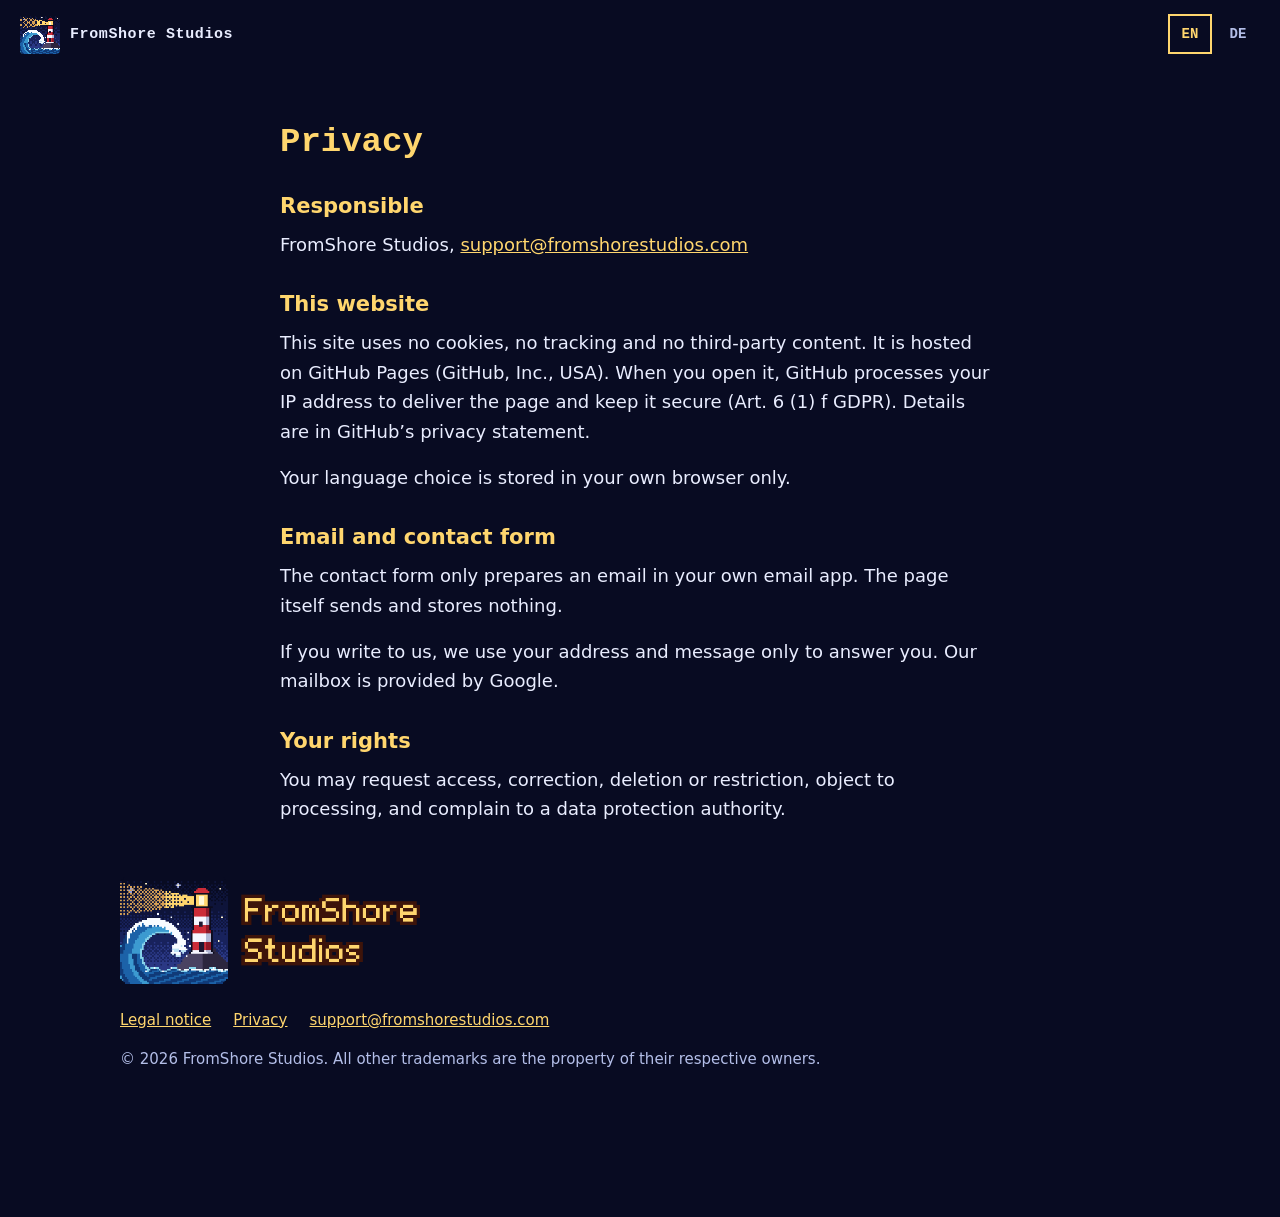
==== datenschutz.html @ b75415f8 "Website for A Cat for Christmas Eve Co-Authored-By: Claude Opus 5.5 <noreply@anthropic.com>" ====
<!doctype html>
<html lang="en"><head><meta charset="utf-8"><meta name="viewport" content="width=device-width,initial-scale=1">
<title>Datenschutz | FromShore Studios</title><link rel="icon" href="img/icon.png"><link rel="stylesheet" href="style.css"></head><body>
<header class="top"><a class="brand" href="index.html"><img src="img/studio_small.png" alt="" width="40" height="40">FromShore Studios</a><div class="lang"><button data-setlang="en">EN</button><button data-setlang="de">DE</button></div></header>
<main class="in legal"><h1><span data-l="en">Privacy</span><span data-l="de" lang="de">Datenschutz</span></h1>
<h3><span data-l="en">Responsible</span><span data-l="de" lang="de">Verantwortlich</span></h3><p>FromShore Studios, <a data-mail href="#"></a></p>
<h3><span data-l="en">This website</span><span data-l="de" lang="de">Diese Webseite</span></h3><p><span data-l="en">This site uses no cookies, no tracking and no third-party content. It is hosted on GitHub Pages (GitHub, Inc., USA). When you open it, GitHub processes your IP address to deliver the page and keep it secure (Art. 6 (1) f GDPR). Details are in GitHub’s privacy statement.</span><span data-l="de" lang="de">Diese Seite nutzt keine Cookies, kein Tracking und keine Inhalte Dritter. Sie liegt bei GitHub Pages (GitHub, Inc., USA). Beim Aufruf verarbeitet GitHub deine IP-Adresse, um die Seite auszuliefern und abzusichern (Art. 6 Abs. 1 lit. f DSGVO). Näheres steht in der Datenschutzerklärung von GitHub.</span></p>
<p><span data-l="en">Your language choice is stored in your own browser only.</span><span data-l="de" lang="de">Deine Sprachwahl wird nur in deinem eigenen Browser gespeichert.</span></p>
<h3><span data-l="en">Email and contact form</span><span data-l="de" lang="de">E-Mail und Kontaktformular</span></h3><p><span data-l="en">The contact form only prepares an email in your own email app. The page itself sends and stores nothing.</span><span data-l="de" lang="de">Das Kontaktformular bereitet nur eine E-Mail in deinem E-Mail-Programm vor. Die Seite selbst sendet und speichert nichts.</span></p><p><span data-l="en">If you write to us, we use your address and message only to answer you. Our mailbox is provided by Google.</span><span data-l="de" lang="de">Wenn du uns schreibst, nutzen wir Adresse und Nachricht nur für die Antwort. Unser Postfach wird von Google bereitgestellt.</span></p>
<h3><span data-l="en">Your rights</span><span data-l="de" lang="de">Deine Rechte</span></h3><p><span data-l="en">You may request access, correction, deletion or restriction, object to processing, and complain to a data protection authority.</span><span data-l="de" lang="de">Du kannst Auskunft, Berichtigung, Löschung oder Einschränkung verlangen, der Verarbeitung widersprechen und dich bei einer Datenschutzbehörde beschweren.</span></p></main><footer class="in"><img class="slogo" src="img/studio_logo.png" alt="FromShore Studios" width="1068" height="384"><nav><a href="impressum.html"><span data-l="en">Legal notice</span><span data-l="de" lang="de">Impressum</span></a><a href="datenschutz.html"><span data-l="en">Privacy</span><span data-l="de" lang="de">Datenschutz</span></a><a data-mail href="#"></a></nav>
© 2026 FromShore Studios. <span data-l="en">All other trademarks are the property of their respective owners.</span><span data-l="de" lang="de">Alle anderen Marken sind Eigentum ihrer jeweiligen Inhaber.</span></footer>
<script src="cat.js"></script><script src="site.js"></script></body></html>
---- style.css ----
/* Aufbau: Nachthimmel, unten durchgehende Taskleiste mit laufender Katze */
:root{--night:#080b22;--deep:#11173f;--edge:#33448f;--ink:#e9edff;--soft:#b3bee8;--gold:#ffd66e;--amber:#e88a1f;--brown:#3d140a;--red:#a3202c;
 --body:"Trebuchet MS","Segoe UI",system-ui,sans-serif;--mono:Consolas,"Courier New",monospace;color-scheme:dark}
*{box-sizing:border-box}
body{margin:0;background:var(--night);color:var(--ink);font:18px/1.65 var(--body);padding-bottom:110px}
img{max-width:100%;display:block}
a{color:var(--gold)}
:focus-visible{outline:3px solid var(--gold);outline-offset:3px}
html[lang=en] [data-l=de],html[lang=de] [data-l=en]{display:none!important}
.in{max-width:1080px;margin-inline:auto;padding-inline:20px}
.top{position:absolute;inset:0 0 auto;z-index:3;display:flex;justify-content:space-between;align-items:center;padding:14px 20px;gap:12px}
.brand{font:700 15px var(--mono);letter-spacing:.04em;color:var(--ink);text-decoration:none}
.lang{display:flex;gap:4px}
.lang button{font:700 14px var(--mono);min-width:44px;min-height:40px;border:2px solid transparent;background:none;color:var(--soft);cursor:pointer}
.lang button[aria-pressed=true]{border-color:var(--gold);color:var(--gold)}
.stage{position:relative;max-width:min(1500px,calc((100vh - 170px)*16/9));margin:auto}
.hero{background:#04061a}
.stage picture img{width:100%;height:auto;mask-image:linear-gradient(90deg,transparent,#000 7%,#000 93%,transparent)}
.eye{position:absolute;image-rendering:pixelated;transform:translate(-50%,-50%);top:80.66%;width:8.9%}
.eye.l{left:41.7%}.eye.r{left:58.3%}
.cta{background:linear-gradient(#1a2358,var(--deep));border-block:4px solid var(--edge);padding-block:30px}
.cta .in{display:flex;gap:24px 40px;align-items:center;justify-content:space-between;flex-wrap:wrap}
.cta p{margin:0;max-width:56ch;font-size:20px;flex:1 1 340px}
.btn{display:inline-block;padding:16px 26px;font:700 18px var(--mono);color:var(--brown);background:var(--gold);text-decoration:none;box-shadow:inset 0 -5px 0 var(--amber),0 0 0 4px var(--brown),6px 6px 0 4px #04061a}
.btn.live:hover{background:#fff0b8}
.btn:not(.live){cursor:default}
section{padding-block:84px}
h2{margin:0 0 26px}
h2 img{image-rendering:pixelated;height:52px;width:auto;margin-left:-10px;object-fit:contain;object-position:left}
.two{display:grid;grid-template-columns:5fr 6fr;gap:48px;align-items:center}
.two>*{min-width:0}
.shot{border:4px solid var(--edge);width:100%;height:auto}
p{max-width:62ch;margin:0 0 16px}
.days{background:#16331f radial-gradient(#ffffff2b 1.5px,transparent 2px) 0 0/46px 46px}
#cal{display:grid;grid-template-columns:repeat(6,minmax(0,1fr));gap:10px}
.door{position:relative;aspect-ratio:1;overflow:visible;align-self:start;padding:0;border:3px solid #0b1d11;background:#f3e3b5;cursor:pointer;perspective:400px;display:flex;align-items:flex-end;justify-content:center;min-width:0}
.door canvas{image-rendering:pixelated;height:auto;margin-bottom:14%}
.leaf{position:absolute;inset:0;display:grid;place-items:center;background:var(--red);color:var(--gold);font:700 clamp(16px,2.4vw,26px) var(--mono);box-shadow:inset 0 0 0 3px #c9414c;transform-origin:left;transition:transform .5s}
.peek .leaf{box-shadow:inset 0 0 0 4px var(--gold)}
.door.open .leaf{transform:rotateY(-104deg)}
.shake{animation:shake .35s}
@keyframes shake{25%{transform:translateX(-4px)}50%{transform:translateX(4px)}75%{transform:translateX(-2px)}}
.grid{display:grid;grid-template-columns:repeat(6,minmax(0,1fr));gap:14px}
.grid img{grid-column:span 2;border:4px solid var(--edge);width:100%;height:auto}
.grid img:nth-child(-n+2){grid-column:span 3}
.sup{background:var(--deep);border-top:4px solid var(--edge)}
dl{display:grid;grid-template-columns:auto 1fr;gap:6px 22px;margin:0}
dt{font:700 15px/1.9 var(--mono);color:var(--gold)}
dd{margin:0}
footer{padding-block:36px;font-size:15px;color:var(--soft)}
footer nav{display:flex;gap:22px;flex-wrap:wrap;margin-bottom:14px}
a[data-mail]{overflow-wrap:anywhere}
.bar{position:fixed;inset:auto 0 0;height:22px;background:#0c1030;border-top:4px solid #7f9cff;z-index:5;pointer-events:none}
.bar button{position:absolute;left:0;bottom:18px;padding:0;border:0;background:none;cursor:pointer;pointer-events:auto;line-height:0}
#pet{image-rendering:pixelated;height:auto;filter:drop-shadow(0 0 1px #c5d3ff) drop-shadow(0 0 2px #8ea8ff)}
.legal{max-width:760px;padding-top:100px}
.legal h1{color:var(--gold);font:700 34px var(--mono)}
.legal h3{margin:28px 0 6px;color:var(--gold)}
.todo{background:var(--gold);color:var(--brown);padding:0 6px}
@media(max-width:720px){
 .two{grid-template-columns:minmax(0,1fr);gap:28px}
 section{padding-block:56px}
 .stage{padding-top:60px;max-width:none}.stage picture img{mask-image:none}
 .eye{top:78.59%;width:20.3%}.eye.l{left:31.08%}.eye.r{left:68.92%}
 #cal{grid-template-columns:repeat(4,minmax(0,1fr))}
 .grid img:nth-child(n){grid-column:span 6}
 .btn{width:100%;text-align:center}
 h2 img{height:auto;max-height:52px}
}
@media(prefers-reduced-motion:reduce){.leaf{transition:none}.shake{animation:none}}
.brand{display:flex;align-items:center;gap:10px}.brand img{image-rendering:pixelated;border-radius:4px}
.slogo{width:300px;height:auto;margin-bottom:24px}
form{display:grid;gap:8px}
form label{font:700 15px var(--mono);color:var(--gold);margin-top:8px}
form input,form select,form textarea{width:100%;font:inherit;color:var(--ink);background:var(--night);border:3px solid var(--edge);padding:10px 12px;min-height:48px}
form textarea{resize:vertical}
.row{display:flex;flex-wrap:wrap;gap:18px 24px;align-items:center;margin-top:18px}
button.btn{border:0;cursor:pointer}
.plain{font:700 16px var(--mono);color:var(--gold);background:none;border:2px solid var(--gold);padding:12px 16px;min-height:48px;cursor:pointer}
.hint{font-size:15px;color:var(--soft);margin:8px 0 0}
#support .two{align-items:start}
#support dl{margin-top:34px}
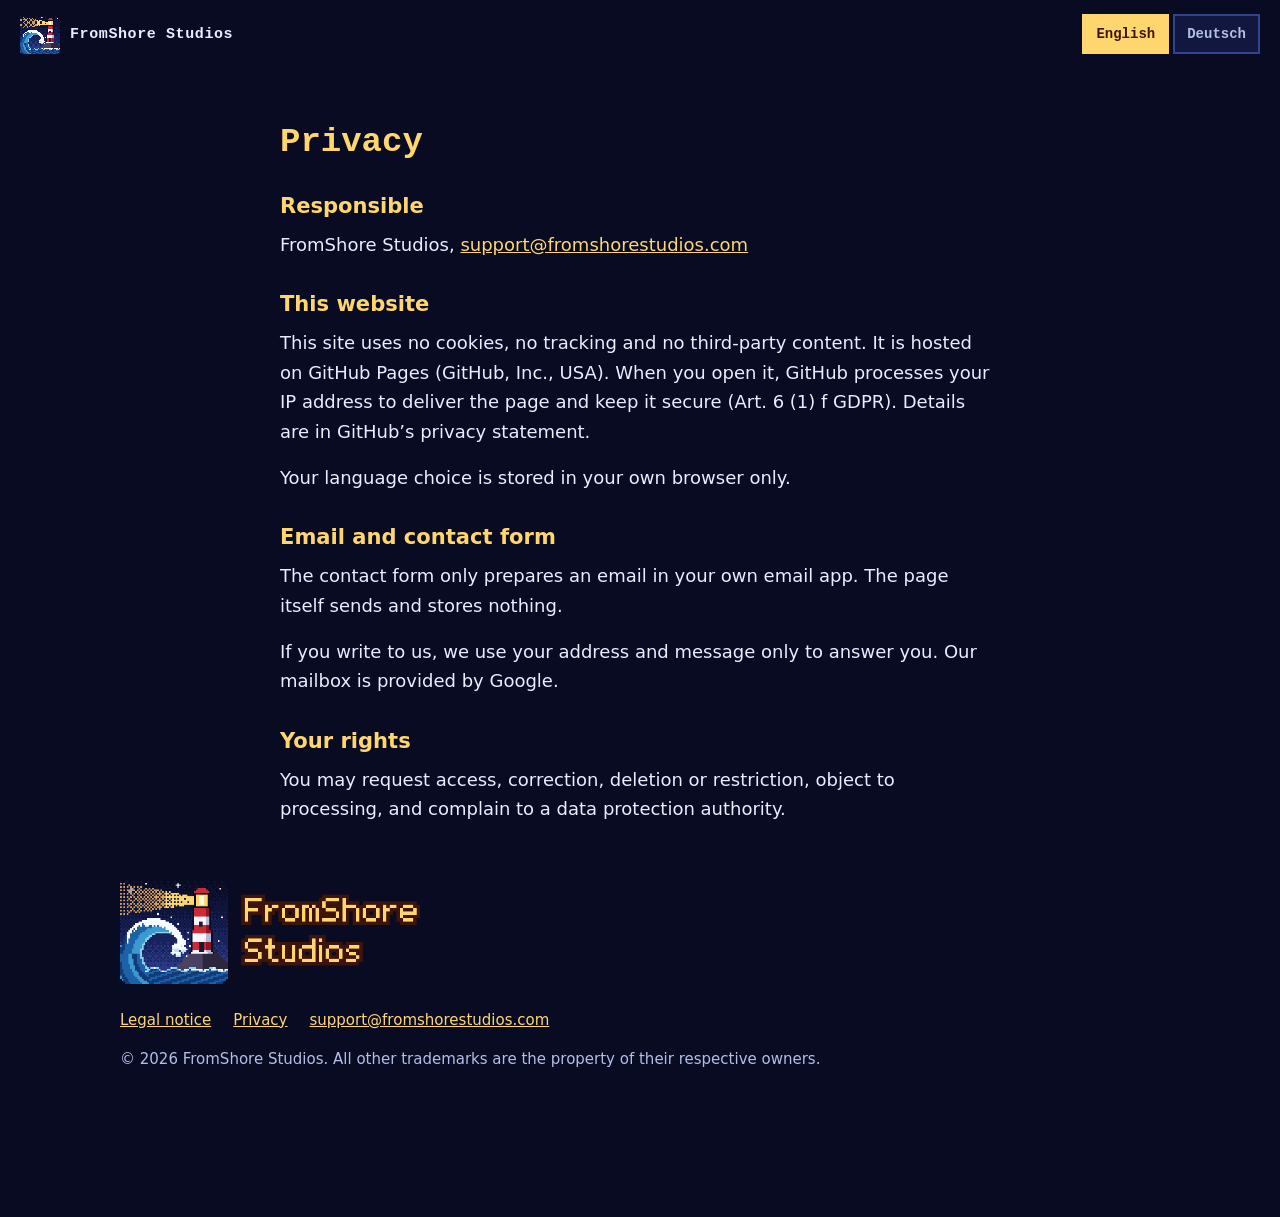
==== commit 3e3dc8d9: "Clearer language switch, translate remaining texts Co-Authored-By: Claude Opus 5.5 <noreply@anthropi" ====
--- a/datenschutz.html
+++ b/datenschutz.html
@@ -1,7 +1,7 @@
 <!doctype html>
 <html lang="en"><head><meta charset="utf-8"><meta name="viewport" content="width=device-width,initial-scale=1">
-<title>Datenschutz | FromShore Studios</title><link rel="icon" href="img/icon.png"><link rel="stylesheet" href="style.css"></head><body>
-<header class="top"><a class="brand" href="index.html"><img src="img/studio_small.png" alt="" width="40" height="40">FromShore Studios</a><div class="lang"><button data-setlang="en">EN</button><button data-setlang="de">DE</button></div></header>
+<title data-en="Privacy | FromShore Studios" data-de="Datenschutz | FromShore Studios">Privacy | FromShore Studios</title><link rel="icon" href="img/icon.png"><link rel="stylesheet" href="style.css?v=2"></head><body>
+<header class="top"><a class="brand" href="index.html"><img src="img/studio_small.png" alt="" width="40" height="40">FromShore Studios</a><div class="lang"><button type="button" data-setlang="en" lang="en">English</button><button type="button" data-setlang="de" lang="de">Deutsch</button></div></header>
 <main class="in legal"><h1><span data-l="en">Privacy</span><span data-l="de" lang="de">Datenschutz</span></h1>
 <h3><span data-l="en">Responsible</span><span data-l="de" lang="de">Verantwortlich</span></h3><p>FromShore Studios, <a data-mail href="#"></a></p>
 <h3><span data-l="en">This website</span><span data-l="de" lang="de">Diese Webseite</span></h3><p><span data-l="en">This site uses no cookies, no tracking and no third-party content. It is hosted on GitHub Pages (GitHub, Inc., USA). When you open it, GitHub processes your IP address to deliver the page and keep it secure (Art. 6 (1) f GDPR). Details are in GitHub’s privacy statement.</span><span data-l="de" lang="de">Diese Seite nutzt keine Cookies, kein Tracking und keine Inhalte Dritter. Sie liegt bei GitHub Pages (GitHub, Inc., USA). Beim Aufruf verarbeitet GitHub deine IP-Adresse, um die Seite auszuliefern und abzusichern (Art. 6 Abs. 1 lit. f DSGVO). Näheres steht in der Datenschutzerklärung von GitHub.</span></p>
@@ -9,4 +9,4 @@
 <h3><span data-l="en">Email and contact form</span><span data-l="de" lang="de">E-Mail und Kontaktformular</span></h3><p><span data-l="en">The contact form only prepares an email in your own email app. The page itself sends and stores nothing.</span><span data-l="de" lang="de">Das Kontaktformular bereitet nur eine E-Mail in deinem E-Mail-Programm vor. Die Seite selbst sendet und speichert nichts.</span></p><p><span data-l="en">If you write to us, we use your address and message only to answer you. Our mailbox is provided by Google.</span><span data-l="de" lang="de">Wenn du uns schreibst, nutzen wir Adresse und Nachricht nur für die Antwort. Unser Postfach wird von Google bereitgestellt.</span></p>
 <h3><span data-l="en">Your rights</span><span data-l="de" lang="de">Deine Rechte</span></h3><p><span data-l="en">You may request access, correction, deletion or restriction, object to processing, and complain to a data protection authority.</span><span data-l="de" lang="de">Du kannst Auskunft, Berichtigung, Löschung oder Einschränkung verlangen, der Verarbeitung widersprechen und dich bei einer Datenschutzbehörde beschweren.</span></p></main><footer class="in"><img class="slogo" src="img/studio_logo.png" alt="FromShore Studios" width="1068" height="384"><nav><a href="impressum.html"><span data-l="en">Legal notice</span><span data-l="de" lang="de">Impressum</span></a><a href="datenschutz.html"><span data-l="en">Privacy</span><span data-l="de" lang="de">Datenschutz</span></a><a data-mail href="#"></a></nav>
 © 2026 FromShore Studios. <span data-l="en">All other trademarks are the property of their respective owners.</span><span data-l="de" lang="de">Alle anderen Marken sind Eigentum ihrer jeweiligen Inhaber.</span></footer>
-<script src="cat.js"></script><script src="site.js"></script></body></html>
+<script src="cat.js"></script><script src="site.js?v=2"></script></body></html>
--- a/style.css
+++ b/style.css
@@ -80,3 +80,6 @@
 .hint{font-size:15px;color:var(--soft);margin:8px 0 0}
 #support .two{align-items:start}
 #support dl{margin-top:34px}
+.lang button{border-color:var(--edge);background:var(--deep);padding:6px 12px}
+.lang button[aria-pressed=true]{background:var(--gold);border-color:var(--gold);color:var(--brown)}
+@media(max-width:420px){.lang button{font-size:13px;padding:6px 8px}.brand{font-size:13px;gap:8px}.top{padding-inline:14px}}
